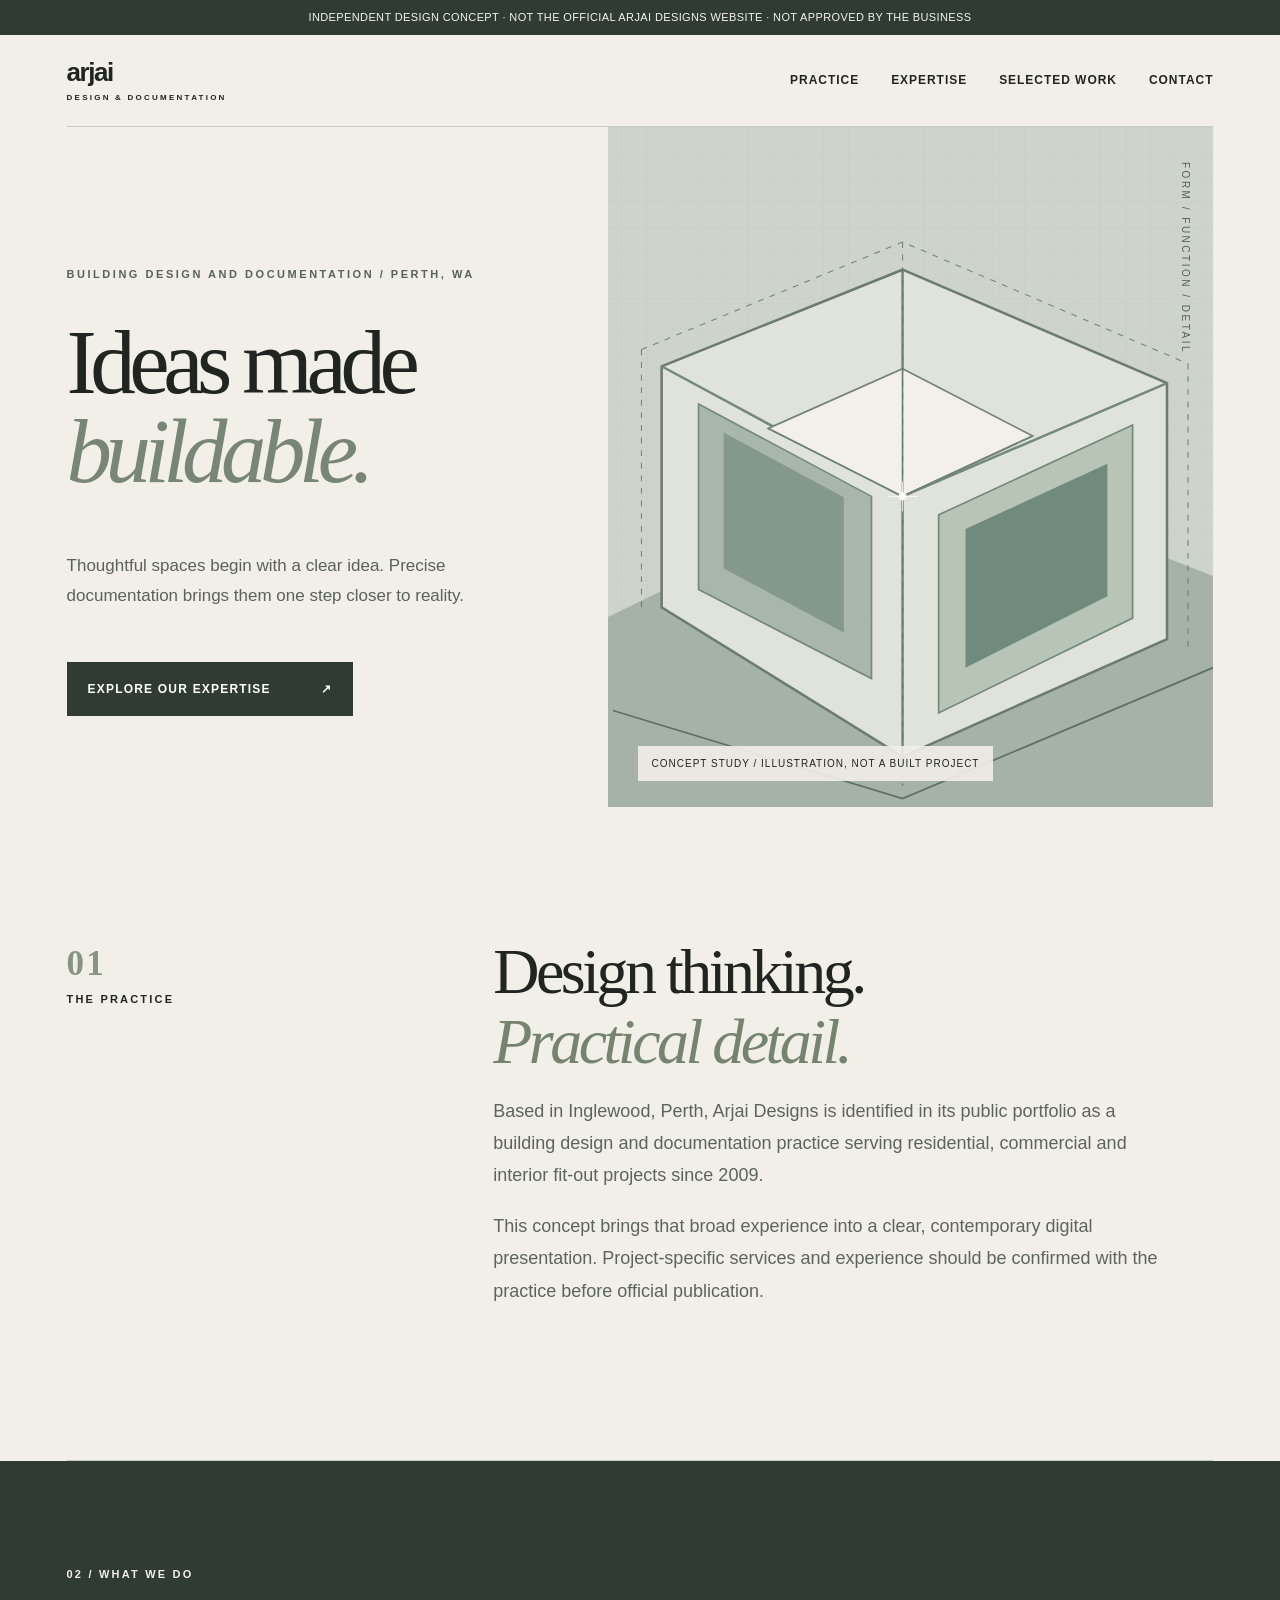
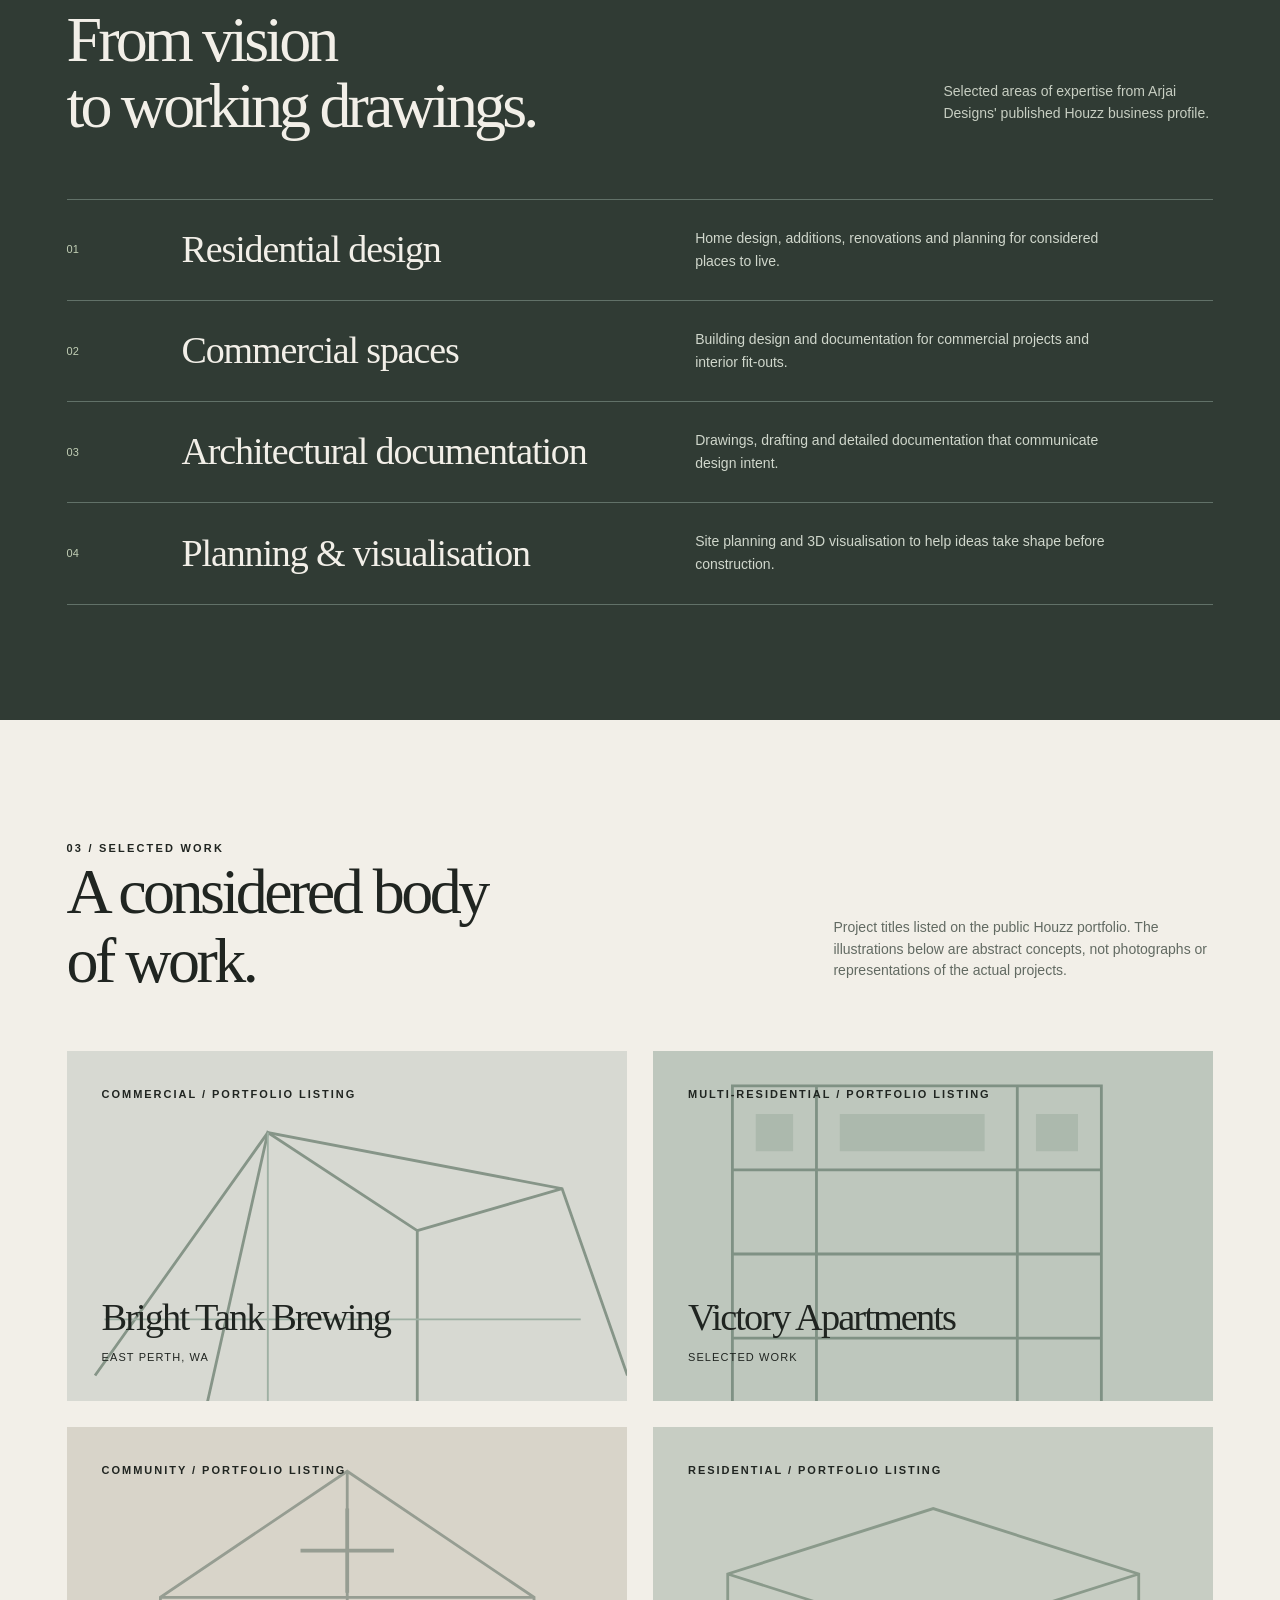
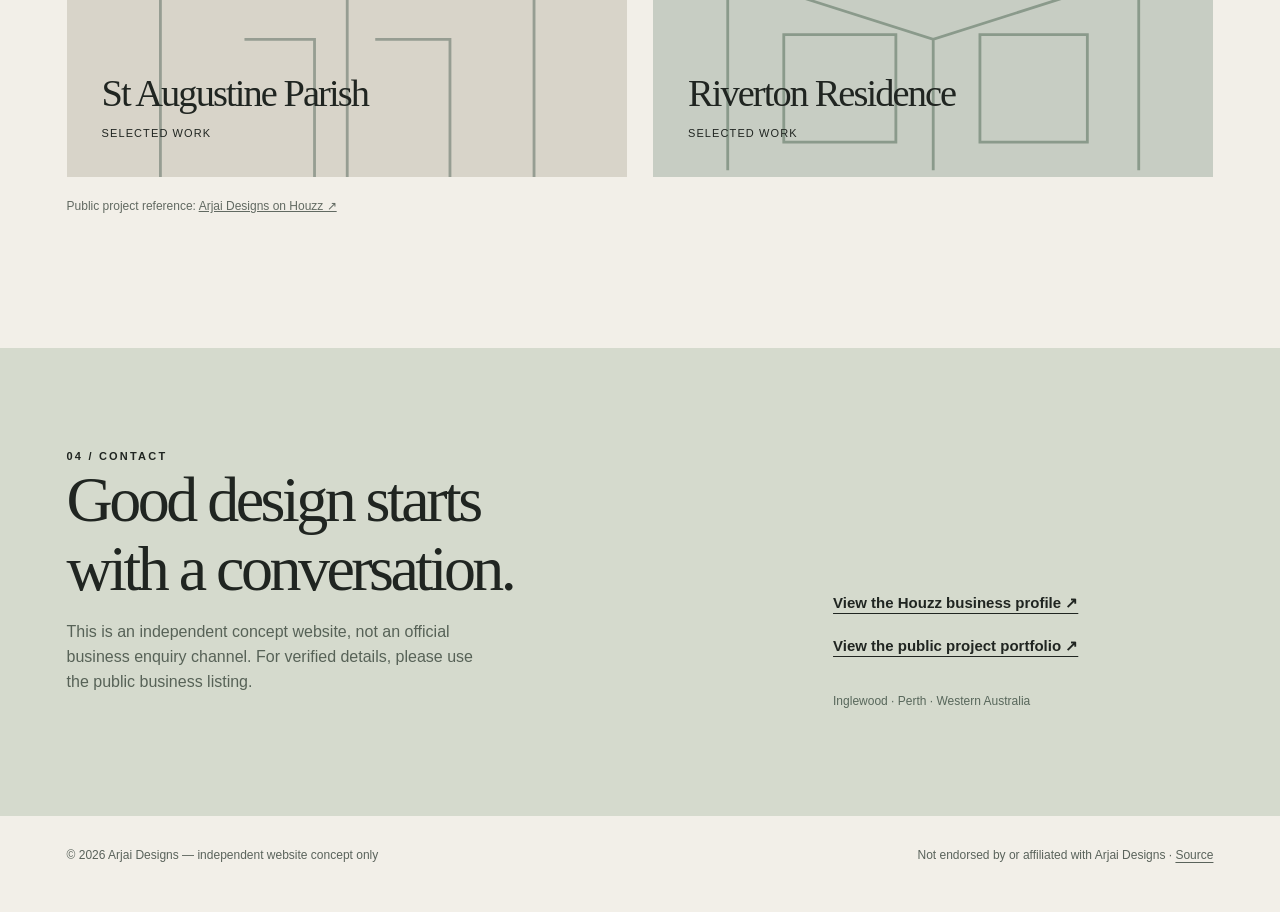
==== arjai-demo/index.html @ c51bd4c4 "Add independent Arjai Designs brochure website concept" ====
<!doctype html>
<html lang="en"><head>
<meta charset="utf-8"><meta name="viewport" content="width=device-width,initial-scale=1">
<meta name="theme-color" content="#efece5"><meta name="robots" content="noindex,nofollow">
<meta name="description" content="An independent, unofficial website concept for Arjai Designs, a Perth building design and documentation practice.">
<title>Arjai Designs — Building design & documentation | Unofficial concept</title>
<style>
:root{--ink:#202521;--paper:#f2efe8;--sage:#b5bfac;--dark:#303b34;--soft:#dbded5;--accent:#8d9a7e;--line:#c8cbc3;--muted:#626a62}*{box-sizing:border-box}html{scroll-behavior:smooth}body{margin:0;background:var(--paper);color:var(--ink);font:16px/1.55 Arial,Helvetica,sans-serif;-webkit-font-smoothing:antialiased}a{color:inherit}a:focus-visible,button:focus-visible{outline:3px solid #486c5c;outline-offset:4px}svg{display:block;max-width:100%}.shell{max-width:1540px;margin:auto;padding:0 clamp(22px,5.2vw,88px)}.notice{background:var(--dark);color:#f5f4ef;font-size:11px;text-align:center;padding:9px 20px;letter-spacing:.035em}.nav{height:92px;display:flex;align-items:center;justify-content:space-between;border-bottom:1px solid var(--line);gap:22px}.logo{text-decoration:none;font-size:26px;font-weight:800;letter-spacing:-.055em;line-height:1}.logo span{display:block;font-size:8px;letter-spacing:.28em;font-weight:700;margin-top:9px}.navlinks{display:flex;align-items:center;gap:clamp(18px,2.5vw,41px)}.navlinks a{text-decoration:none;font-size:12px;font-weight:700;letter-spacing:.08em;text-transform:uppercase}.navlinks a:hover{color:#52705e}.menu{display:none;border:1px solid var(--line);background:transparent;padding:10px 15px;font-weight:700}.hero{display:grid;grid-template-columns:1fr 1.12fr;min-height:680px;gap:0}.hero-copy{padding:clamp(72px,10vw,145px) 6% 80px 0;display:flex;flex-direction:column;align-items:start;justify-content:center}.eyebrow{font-size:11px;text-transform:uppercase;letter-spacing:.23em;font-weight:800;color:#576454}.hero h1{font-family:Georgia,'Times New Roman',serif;font-size:clamp(64px,7.1vw,117px);line-height:.98;letter-spacing:-.071em;font-weight:400;margin:35px 0 38px}.hero h1 em{font-weight:400;color:#788676}.lede{max-width:415px;font-size:17px;line-height:1.78;color:#5a6259}.button{margin-top:33px;display:inline-flex;align-items:center;justify-content:space-between;gap:50px;background:var(--dark);color:#fff;text-decoration:none;padding:18px 21px;font-size:12px;font-weight:bold;text-transform:uppercase;letter-spacing:.1em;transition:background .2s}.button:hover{background:#536a5b}.hero-art{position:relative;overflow:hidden;background:#ced4c9;min-height:540px;display:flex;align-items:center;justify-content:center}.hero-art svg{width:100%;height:100%;position:absolute;inset:0}.art-label{position:absolute;bottom:26px;left:30px;background:rgba(242,239,232,.9);padding:10px 14px;font-size:10px;letter-spacing:.1em;text-transform:uppercase}.vertical{position:absolute;right:20px;top:35px;writing-mode:vertical-rl;text-transform:uppercase;letter-spacing:.25em;font-size:10px;color:#536353}.number{font-family:Georgia,serif;color:#879483;font-size:35px}.intro{padding:130px 0 135px;display:grid;grid-template-columns:.65fr 1.35fr;gap:80px;border-bottom:1px solid var(--line)}.section-kicker{font-size:11px;letter-spacing:.2em;text-transform:uppercase;font-weight:bold}.intro h2,.work h2,.contact h2{font-family:Georgia,'Times New Roman',serif;font-weight:400;letter-spacing:-.055em;line-height:1.09;font-size:clamp(42px,5vw,78px);margin:0}.intro h2 em{color:#74846e}.intro p{max-width:680px;color:#5c655c;font-size:18px;line-height:1.8}.services{background:var(--dark);color:var(--paper);padding:105px 0 115px}.services-head{display:flex;justify-content:space-between;align-items:end;gap:30px;margin-bottom:60px}.services-head h2{font:400 clamp(46px,5vw,76px)/1.03 Georgia,serif;letter-spacing:-.06em;max-width:660px;margin:24px 0 0}.services-head p{max-width:270px;color:#c7cec2;font-size:14px}.service{display:grid;grid-template-columns:95px 1fr 1.05fr;gap:20px;padding:27px 0;border-top:1px solid #617168;align-items:center}.service:last-child{border-bottom:1px solid #617168}.service .n{font-size:11px;color:#c2cfb6}.service h3{font:400 clamp(24px,3vw,38px)/1.1 Georgia,serif;letter-spacing:-.03em;margin:0}.service p{max-width:420px;color:#d0d7cc;font-size:14px;line-height:1.65;margin:0}.work{padding:120px 0}.work-head{display:flex;justify-content:space-between;align-items:end;gap:30px;margin-bottom:55px}.work-head p{max-width:380px;color:var(--muted);font-size:14px}.projects{display:grid;grid-template-columns:1fr 1fr;gap:26px}.project{position:relative;min-height:350px;background:#d7d9d2;overflow:hidden;padding:35px;display:flex;flex-direction:column;justify-content:space-between}.project:nth-child(2){background:#bec7bd}.project:nth-child(3){background:#d8d4c9}.project:nth-child(4){background:#c7cdc3}.project svg{position:absolute;width:100%;height:100%;left:0;top:0;opacity:.65}.project span,.project div{position:relative;z-index:1}.project span{font-size:11px;letter-spacing:.18em;font-weight:bold;text-transform:uppercase}.project h3{font:400 clamp(29px,3vw,47px)/1.05 Georgia,serif;letter-spacing:-.05em;margin:0}.project small{display:block;font-size:11px;letter-spacing:.1em;text-transform:uppercase;margin-top:12px}.project-foot{margin-top:20px;color:var(--muted);font-size:12px}.contact{background:#d5dacd;padding:100px 0 105px}.contact-grid{display:grid;grid-template-columns:1.3fr .7fr;gap:60px;align-items:end}.contact h2{max-width:710px}.contact p{max-width:420px;color:#576257}.contact a:not(.button){font-weight:bold;text-underline-offset:5px}.links{display:flex;flex-direction:column;gap:19px}.links a{font-size:15px}.footer{padding:30px 0 48px;display:flex;justify-content:space-between;gap:20px;font-size:12px;color:#5a635b}.footer a{text-underline-offset:3px}@media(max-width:850px){.hero{grid-template-columns:1fr}.hero-copy{padding:85px 0 65px}.hero-art{min-height:460px}.intro{grid-template-columns:1fr;gap:25px;padding:90px 0}.service{grid-template-columns:45px 1fr}.service p{grid-column:2}.services-head,.work-head{display:block}.projects{gap:14px}.project{min-height:290px}.contact-grid{grid-template-columns:1fr}}@media(max-width:560px){.nav{height:74px}.logo{font-size:23px}.navlinks{display:none;position:absolute;top:108px;left:0;right:0;padding:25px;background:var(--paper);z-index:9;border-bottom:1px solid var(--line);flex-direction:column;align-items:start;gap:20px}.navlinks.open{display:flex}.menu{display:block}.hero h1{font-size:clamp(58px,14vw,81px)}.hero-art{min-height:340px}.art-label{bottom:15px;left:15px;font-size:9px}.intro,.work{padding:78px 0}.services{padding:75px 0}.projects{grid-template-columns:1fr}.project{min-height:285px}.contact{padding:75px 0}.footer{flex-direction:column}.service{gap:10px}}@media(prefers-reduced-motion:reduce){html{scroll-behavior:auto}.button{transition:none}}
</style></head><body>
<div class="notice">INDEPENDENT DESIGN CONCEPT · NOT THE OFFICIAL ARJAI DESIGNS WEBSITE · NOT APPROVED BY THE BUSINESS</div>
<div class="shell"><header class="nav"><a href="#top" class="logo" aria-label="Arjai Designs, home">arjai<span>DESIGN & DOCUMENTATION</span></a><button type="button" class="menu" id="menu" aria-expanded="false" aria-controls="navlinks">Menu ☰</button><nav class="navlinks" id="navlinks" aria-label="Primary navigation"><a href="#about">Practice</a><a href="#services">Expertise</a><a href="#work">Selected work</a><a href="#contact">Contact</a></nav></header>
<main id="top"><section class="hero" aria-labelledby="heroheading"><div class="hero-copy"><div class="eyebrow">Building design and documentation / Perth, WA</div><h1 id="heroheading">Ideas made<br><em>buildable.</em></h1><p class="lede">Thoughtful spaces begin with a clear idea. Precise documentation brings them one step closer to reality.</p><a class="button" href="#services">Explore our expertise <span aria-hidden="true">↗</span></a></div>
<div class="hero-art" role="img" aria-label="Conceptual architectural drawing of a contemporary building with an inner courtyard">
<svg viewBox="0 0 750 810" preserveAspectRatio="xMidYMid slice" xmlns="http://www.w3.org/2000/svg" aria-hidden="true"><defs><pattern id="g" width="30" height="30" patternUnits="userSpaceOnUse"><path d="M30 0H0V30" fill="none" stroke="#85948a" stroke-opacity=".13"/></pattern></defs><rect width="750" height="810" fill="url(#g)"/><path d="M-60 620L390 400L850 580V850H-60Z" fill="#a6b2a6"/><path d="M78 572V285L365 170L680 305V610L365 750Z" fill="#e0e3d9" stroke="#6b7b70" stroke-width="3"/><path d="M365 170V750M78 285L365 440L680 305M365 440V750" stroke="#75897a" stroke-width="3" fill="none"/><path d="M122 330L328 440V657L122 551Z" fill="#a9b7aa" stroke="#75897a" stroke-width="2"/><path d="M408 462L639 355V585L408 698Z" fill="#b7c4b6" stroke="#75897a" stroke-width="2"/><path d="M152 364L295 441V602L152 526Z" fill="#84988b"/><path d="M440 479L609 401V559L440 644Z" fill="#718a7e"/><path d="M365 440L520 368L365 288L205 359Z" fill="#f2f0e8" stroke="#728474" stroke-width="2"/><path d="M365 288V440M205 359L365 440L520 368" stroke="#728474" stroke-width="2" fill="none"/><path d="M54 265L365 137L705 282M54 265V578M705 282V621M365 137V785" stroke="#5c7566" stroke-width="1.3" stroke-dasharray="7 8" fill="none" opacity=".8"/><path d="M20 695L365 800L735 644" stroke="#5d7162" stroke-width="2" fill="none"/><circle cx="365" cy="440" r="5" fill="#f7f8ed"/><path d="M365 422V458M347 440H383" stroke="#fff" stroke-width="1"/></svg><span class="vertical">FORM / FUNCTION / DETAIL</span><span class="art-label">Concept study / Illustration, not a built project</span></div></section>
<section class="intro" id="about"><div class="section-kicker"><span class="number">01</span><br>THE PRACTICE</div><div><h2>Design thinking.<br><em>Practical detail.</em></h2><p>Based in Inglewood, Perth, Arjai Designs is identified in its public portfolio as a building design and documentation practice serving residential, commercial and interior fit-out projects since 2009.</p><p>This concept brings that broad experience into a clear, contemporary digital presentation. Project-specific services and experience should be confirmed with the practice before official publication.</p></div></section></main></div>
<section class="services" id="services"><div class="shell"><div class="services-head"><div><div class="section-kicker">02 / WHAT WE DO</div><h2>From vision<br>to working drawings.</h2></div><p>Selected areas of expertise from Arjai Designs' published Houzz business profile.</p></div><div class="service"><div class="n">01</div><h3>Residential design</h3><p>Home design, additions, renovations and planning for considered places to live.</p></div><div class="service"><div class="n">02</div><h3>Commercial spaces</h3><p>Building design and documentation for commercial projects and interior fit-outs.</p></div><div class="service"><div class="n">03</div><h3>Architectural documentation</h3><p>Drawings, drafting and detailed documentation that communicate design intent.</p></div><div class="service"><div class="n">04</div><h3>Planning & visualisation</h3><p>Site planning and 3D visualisation to help ideas take shape before construction.</p></div></div></section>
<div class="shell"><section class="work" id="work"><div class="work-head"><div><div class="section-kicker">03 / SELECTED WORK</div><h2>A considered body<br>of work.</h2></div><p>Project titles listed on the public Houzz portfolio. The illustrations below are abstract concepts, not photographs or representations of the actual projects.</p></div><div class="projects">
<article class="project"><svg viewBox="0 0 600 380" preserveAspectRatio="xMidYMid slice" aria-hidden="true"><path d="M30 350L215 90L530 150L600 350" fill="none" stroke="#5b7161" stroke-width="3"/><path d="M150 380L215 90L375 195V380M375 195L530 150" fill="none" stroke="#5b7161" stroke-width="3"/><path d="M215 90V380M40 290H550" fill="none" stroke="#809b8b" stroke-width="2"/></svg><span>Commercial / Portfolio listing</span><div><h3>Bright Tank Brewing</h3><small>East Perth, WA</small></div></article>
<article class="project"><svg viewBox="0 0 600 380" preserveAspectRatio="xMidYMid slice" aria-hidden="true"><path d="M85 380V40H480V380M175 40V380M390 40V380M85 130H480M85 220H480M85 310H480" stroke="#5e7567" stroke-width="3" fill="none"/><path d="M110 70H150V110H110ZM200 70H355V110H200ZM410 70H455V110H410Z" fill="#91a597" opacity=".6"/></svg><span>Multi-residential / Portfolio listing</span><div><h3>Victory Apartments</h3><small>Selected work</small></div></article>
<article class="project"><svg viewBox="0 0 600 380" preserveAspectRatio="xMidYMid slice" aria-hidden="true"><path d="M100 380V185L300 50L500 185V380M100 185H500M300 50V380M190 230H265V380M330 230H410V380" stroke="#738075" stroke-width="3" fill="none"/><path d="M250 135H350M300 90V180" stroke="#738075" stroke-width="4"/></svg><span>Community / Portfolio listing</span><div><h3>St Augustine Parish</h3><small>Selected work</small></div></article>
<article class="project"><svg viewBox="0 0 600 380" preserveAspectRatio="xMidYMid slice" aria-hidden="true"><path d="M80 370V160L300 90L520 160V370M80 160L300 230L520 160M300 230V370M140 225H260V340H140ZM350 225H465V340H350Z" stroke="#6b7f6e" stroke-width="3" fill="none"/></svg><span>Residential / Portfolio listing</span><div><h3>Riverton Residence</h3><small>Selected work</small></div></article></div><p class="project-foot">Public project reference: <a href="https://www.houzz.com.au/professionals/building-designers/rudy-perone-pfvwau-pf~2081341781" target="_blank" rel="noopener noreferrer">Arjai Designs on Houzz ↗</a></p></section></div>
<section class="contact" id="contact"><div class="shell contact-grid"><div><div class="section-kicker">04 / CONTACT</div><h2>Good design starts<br>with a conversation.</h2><p>This is an independent concept website, not an official business enquiry channel. For verified details, please use the public business listing.</p></div><div class="links"><a href="https://www.houzz.com.au/professionals/building-designers/rudy-perone-pfvwau-pf~2081341781" target="_blank" rel="noopener noreferrer">View the Houzz business profile ↗</a><a href="https://www.houzz.com.au/pro/arjaidesigns" target="_blank" rel="noopener noreferrer">View the public project portfolio ↗</a><div style="font-size:12px;color:#58675b;margin-top:16px">Inglewood · Perth · Western Australia</div></div></div></section>
<div class="shell"><footer class="footer"><span>© 2026 Arjai Designs — independent website concept only</span><span>Not endorsed by or affiliated with Arjai Designs · <a href="https://www.houzz.com.au/professionals/building-designers/rudy-perone-pfvwau-pf~2081341781">Source</a></span></footer></div>
<script>const b=document.getElementById('menu'),n=document.getElementById('navlinks');b.addEventListener('click',()=>{const open=n.classList.toggle('open');b.setAttribute('aria-expanded',String(open));b.textContent=open?'Close ×':'Menu ☰'});n.querySelectorAll('a').forEach(a=>a.addEventListener('click',()=>{n.classList.remove('open');b.setAttribute('aria-expanded','false');b.textContent='Menu ☰'}));</script>
</body></html>
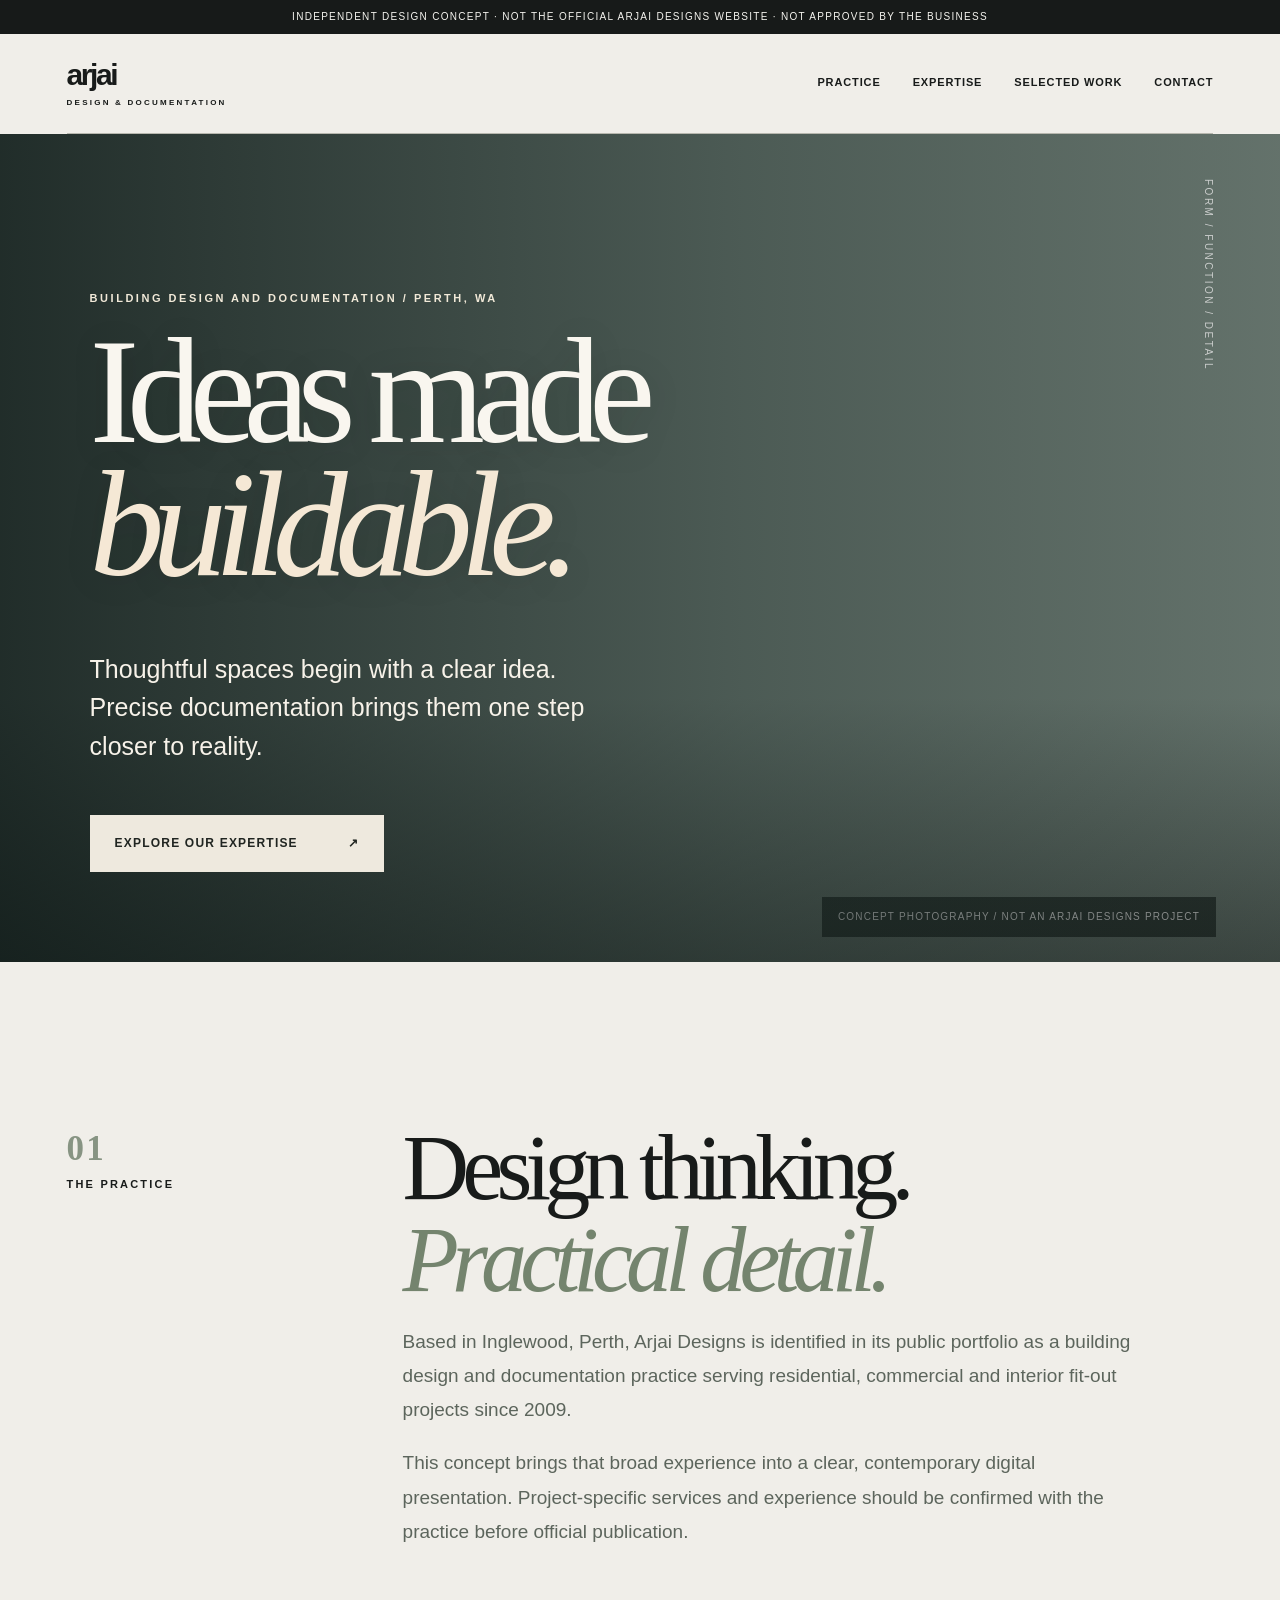
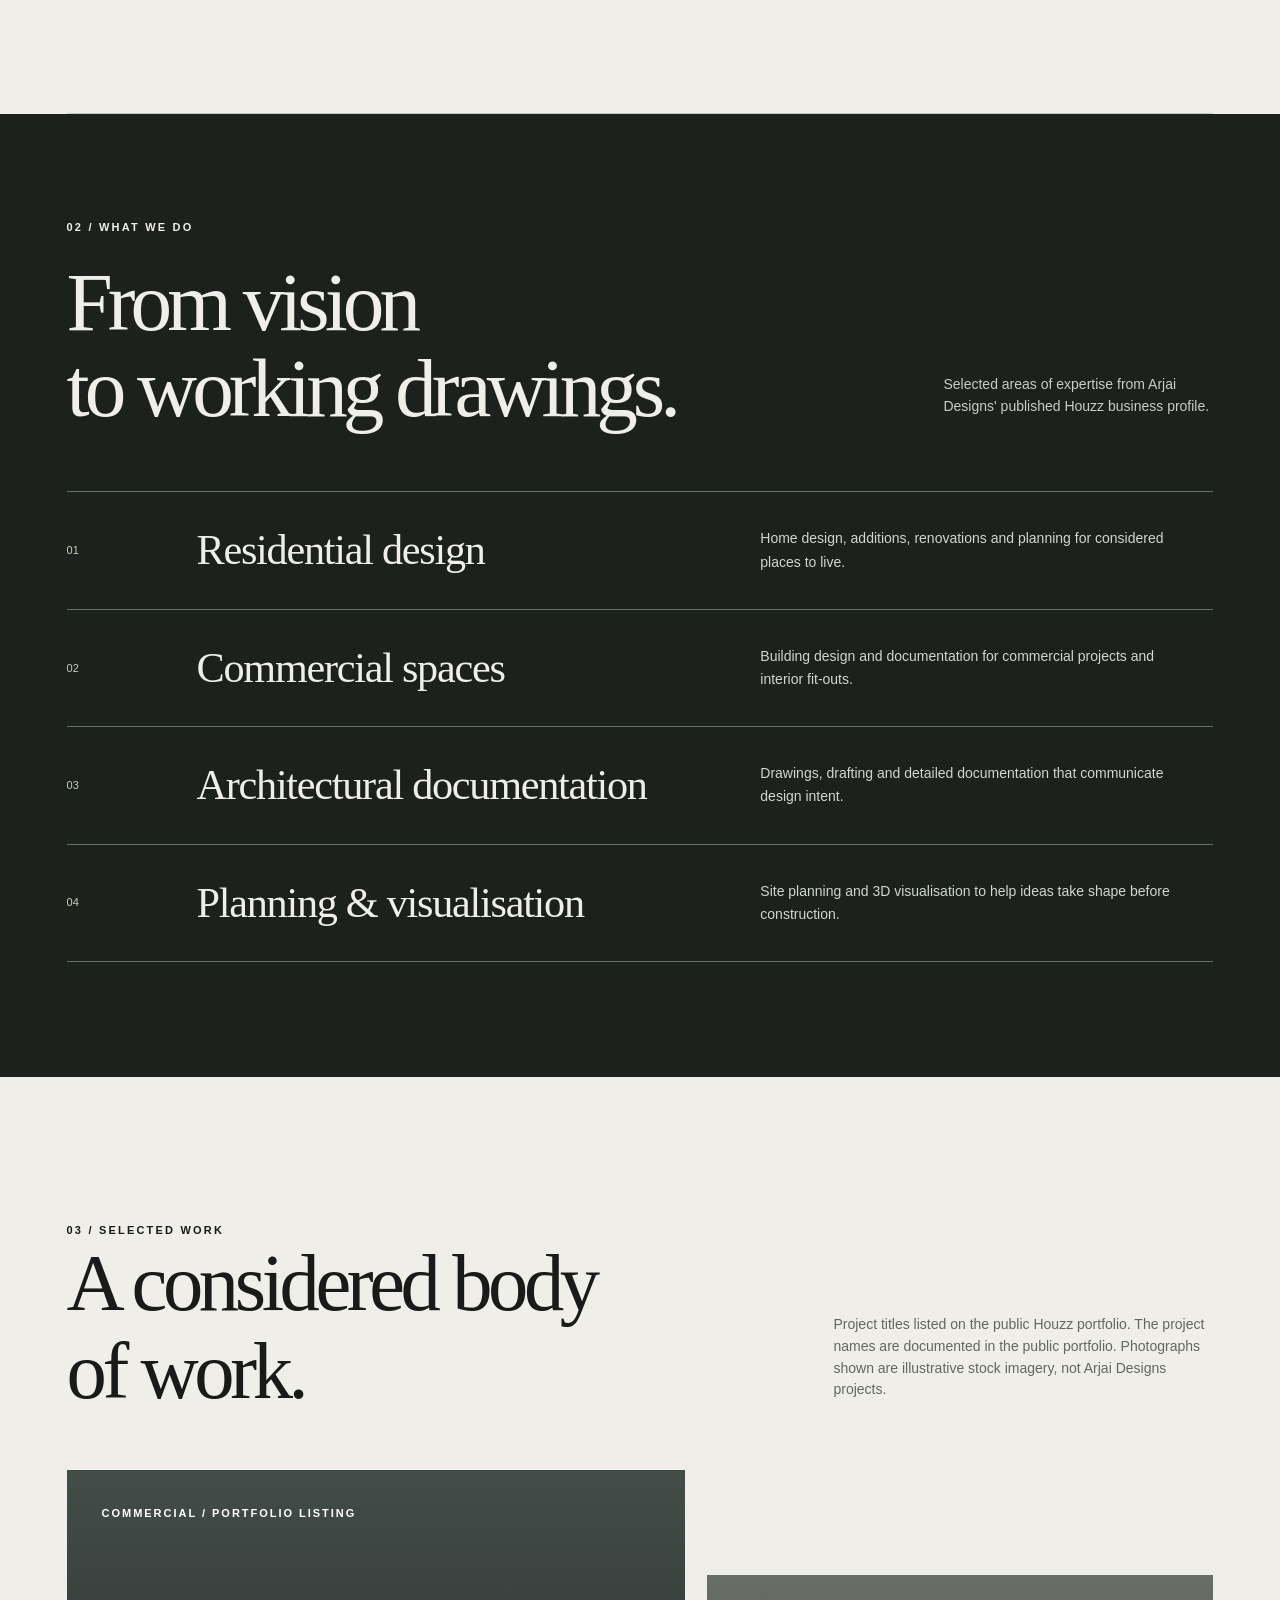
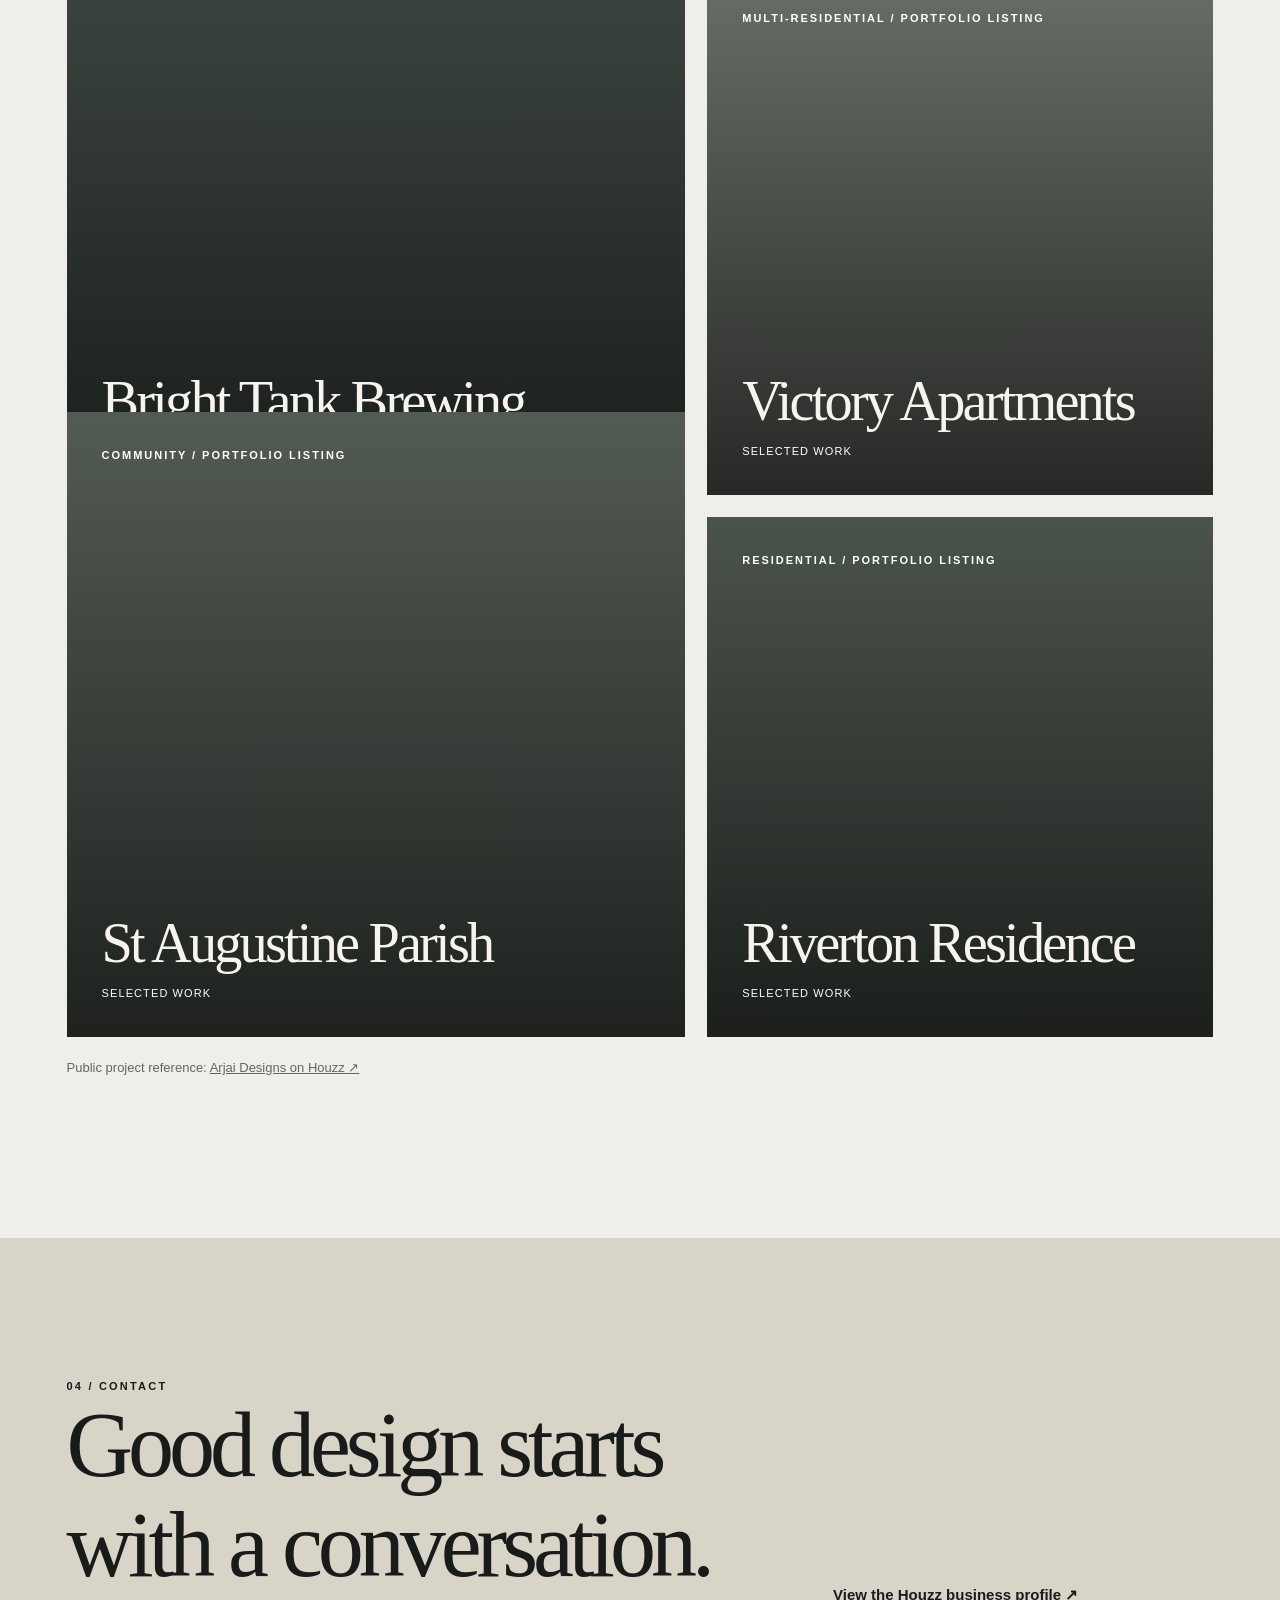
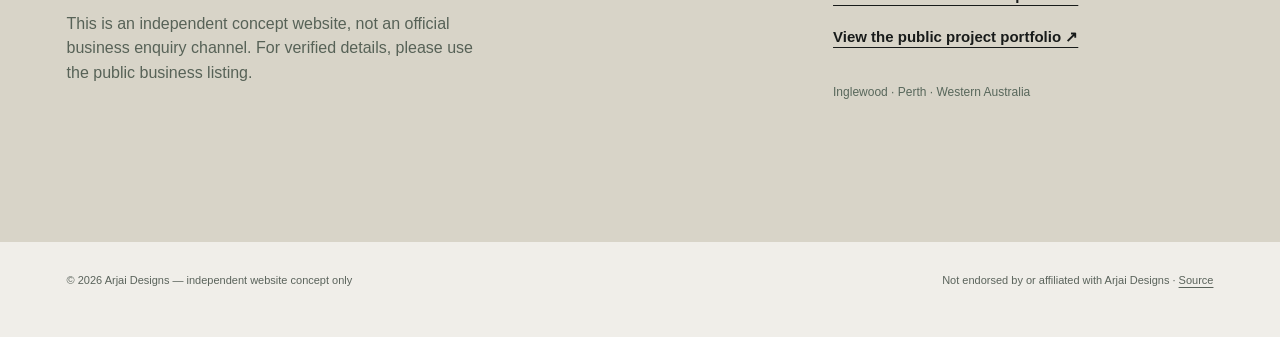
==== commit 1402c232: "Elevate Arjai Designs concept with cinematic architectural photography and editorial layout" ====
--- a/arjai-demo/index.html
+++ b/arjai-demo/index.html
@@ -6,15 +6,65 @@
 <title>Arjai Designs — Building design & documentation | Unofficial concept</title>
 <style>
 :root{--ink:#202521;--paper:#f2efe8;--sage:#b5bfac;--dark:#303b34;--soft:#dbded5;--accent:#8d9a7e;--line:#c8cbc3;--muted:#626a62}*{box-sizing:border-box}html{scroll-behavior:smooth}body{margin:0;background:var(--paper);color:var(--ink);font:16px/1.55 Arial,Helvetica,sans-serif;-webkit-font-smoothing:antialiased}a{color:inherit}a:focus-visible,button:focus-visible{outline:3px solid #486c5c;outline-offset:4px}svg{display:block;max-width:100%}.shell{max-width:1540px;margin:auto;padding:0 clamp(22px,5.2vw,88px)}.notice{background:var(--dark);color:#f5f4ef;font-size:11px;text-align:center;padding:9px 20px;letter-spacing:.035em}.nav{height:92px;display:flex;align-items:center;justify-content:space-between;border-bottom:1px solid var(--line);gap:22px}.logo{text-decoration:none;font-size:26px;font-weight:800;letter-spacing:-.055em;line-height:1}.logo span{display:block;font-size:8px;letter-spacing:.28em;font-weight:700;margin-top:9px}.navlinks{display:flex;align-items:center;gap:clamp(18px,2.5vw,41px)}.navlinks a{text-decoration:none;font-size:12px;font-weight:700;letter-spacing:.08em;text-transform:uppercase}.navlinks a:hover{color:#52705e}.menu{display:none;border:1px solid var(--line);background:transparent;padding:10px 15px;font-weight:700}.hero{display:grid;grid-template-columns:1fr 1.12fr;min-height:680px;gap:0}.hero-copy{padding:clamp(72px,10vw,145px) 6% 80px 0;display:flex;flex-direction:column;align-items:start;justify-content:center}.eyebrow{font-size:11px;text-transform:uppercase;letter-spacing:.23em;font-weight:800;color:#576454}.hero h1{font-family:Georgia,'Times New Roman',serif;font-size:clamp(64px,7.1vw,117px);line-height:.98;letter-spacing:-.071em;font-weight:400;margin:35px 0 38px}.hero h1 em{font-weight:400;color:#788676}.lede{max-width:415px;font-size:17px;line-height:1.78;color:#5a6259}.button{margin-top:33px;display:inline-flex;align-items:center;justify-content:space-between;gap:50px;background:var(--dark);color:#fff;text-decoration:none;padding:18px 21px;font-size:12px;font-weight:bold;text-transform:uppercase;letter-spacing:.1em;transition:background .2s}.button:hover{background:#536a5b}.hero-art{position:relative;overflow:hidden;background:#ced4c9;min-height:540px;display:flex;align-items:center;justify-content:center}.hero-art svg{width:100%;height:100%;position:absolute;inset:0}.art-label{position:absolute;bottom:26px;left:30px;background:rgba(242,239,232,.9);padding:10px 14px;font-size:10px;letter-spacing:.1em;text-transform:uppercase}.vertical{position:absolute;right:20px;top:35px;writing-mode:vertical-rl;text-transform:uppercase;letter-spacing:.25em;font-size:10px;color:#536353}.number{font-family:Georgia,serif;color:#879483;font-size:35px}.intro{padding:130px 0 135px;display:grid;grid-template-columns:.65fr 1.35fr;gap:80px;border-bottom:1px solid var(--line)}.section-kicker{font-size:11px;letter-spacing:.2em;text-transform:uppercase;font-weight:bold}.intro h2,.work h2,.contact h2{font-family:Georgia,'Times New Roman',serif;font-weight:400;letter-spacing:-.055em;line-height:1.09;font-size:clamp(42px,5vw,78px);margin:0}.intro h2 em{color:#74846e}.intro p{max-width:680px;color:#5c655c;font-size:18px;line-height:1.8}.services{background:var(--dark);color:var(--paper);padding:105px 0 115px}.services-head{display:flex;justify-content:space-between;align-items:end;gap:30px;margin-bottom:60px}.services-head h2{font:400 clamp(46px,5vw,76px)/1.03 Georgia,serif;letter-spacing:-.06em;max-width:660px;margin:24px 0 0}.services-head p{max-width:270px;color:#c7cec2;font-size:14px}.service{display:grid;grid-template-columns:95px 1fr 1.05fr;gap:20px;padding:27px 0;border-top:1px solid #617168;align-items:center}.service:last-child{border-bottom:1px solid #617168}.service .n{font-size:11px;color:#c2cfb6}.service h3{font:400 clamp(24px,3vw,38px)/1.1 Georgia,serif;letter-spacing:-.03em;margin:0}.service p{max-width:420px;color:#d0d7cc;font-size:14px;line-height:1.65;margin:0}.work{padding:120px 0}.work-head{display:flex;justify-content:space-between;align-items:end;gap:30px;margin-bottom:55px}.work-head p{max-width:380px;color:var(--muted);font-size:14px}.projects{display:grid;grid-template-columns:1fr 1fr;gap:26px}.project{position:relative;min-height:350px;background:#d7d9d2;overflow:hidden;padding:35px;display:flex;flex-direction:column;justify-content:space-between}.project:nth-child(2){background:#bec7bd}.project:nth-child(3){background:#d8d4c9}.project:nth-child(4){background:#c7cdc3}.project svg{position:absolute;width:100%;height:100%;left:0;top:0;opacity:.65}.project span,.project div{position:relative;z-index:1}.project span{font-size:11px;letter-spacing:.18em;font-weight:bold;text-transform:uppercase}.project h3{font:400 clamp(29px,3vw,47px)/1.05 Georgia,serif;letter-spacing:-.05em;margin:0}.project small{display:block;font-size:11px;letter-spacing:.1em;text-transform:uppercase;margin-top:12px}.project-foot{margin-top:20px;color:var(--muted);font-size:12px}.contact{background:#d5dacd;padding:100px 0 105px}.contact-grid{display:grid;grid-template-columns:1.3fr .7fr;gap:60px;align-items:end}.contact h2{max-width:710px}.contact p{max-width:420px;color:#576257}.contact a:not(.button){font-weight:bold;text-underline-offset:5px}.links{display:flex;flex-direction:column;gap:19px}.links a{font-size:15px}.footer{padding:30px 0 48px;display:flex;justify-content:space-between;gap:20px;font-size:12px;color:#5a635b}.footer a{text-underline-offset:3px}@media(max-width:850px){.hero{grid-template-columns:1fr}.hero-copy{padding:85px 0 65px}.hero-art{min-height:460px}.intro{grid-template-columns:1fr;gap:25px;padding:90px 0}.service{grid-template-columns:45px 1fr}.service p{grid-column:2}.services-head,.work-head{display:block}.projects{gap:14px}.project{min-height:290px}.contact-grid{grid-template-columns:1fr}}@media(max-width:560px){.nav{height:74px}.logo{font-size:23px}.navlinks{display:none;position:absolute;top:108px;left:0;right:0;padding:25px;background:var(--paper);z-index:9;border-bottom:1px solid var(--line);flex-direction:column;align-items:start;gap:20px}.navlinks.open{display:flex}.menu{display:block}.hero h1{font-size:clamp(58px,14vw,81px)}.hero-art{min-height:340px}.art-label{bottom:15px;left:15px;font-size:9px}.intro,.work{padding:78px 0}.services{padding:75px 0}.projects{grid-template-columns:1fr}.project{min-height:285px}.contact{padding:75px 0}.footer{flex-direction:column}.service{gap:10px}}@media(prefers-reduced-motion:reduce){html{scroll-behavior:auto}.button{transition:none}}
+</style>
+<style id="creative-direction-v2">
+:root{--ink:#181b1a;--paper:#f0eee9;--dark:#181c1b;--sage:#e6dcc9;--muted:#646663}
+body{background:var(--paper)}
+.notice{position:relative;z-index:20;background:#171a19;font-size:10px;letter-spacing:.13em}
+.shell{max-width:1700px}
+.nav{position:relative;z-index:12;border-bottom-color:#b7b7ae;height:100px}
+.logo{font-size:30px;letter-spacing:-.08em}
+.navlinks a{font-size:11px}
+.hero{position:relative;display:block;min-height:min(860px,92svh);height:clamp(680px,88svh,930px);margin:0 calc(-1 * clamp(22px,5.2vw,88px));background:#343c39;overflow:hidden;color:#f9f6ef;isolation:isolate}
+.hero:before{content:"";position:absolute;inset:0;z-index:-1;background:linear-gradient(90deg,rgba(11,22,20,.78) 0%,rgba(19,32,29,.38) 58%,rgba(17,20,19,.12) 100%),linear-gradient(0deg,rgba(13,19,17,.48),transparent 32%)}
+.hero-art{position:absolute;inset:0;width:100%;height:100%;min-height:0;background:#6f7f77 url('https://images.unsplash.com/photo-1600585154340-be6161a56a0c?auto=format&fit=crop&w=2200&q=85') center 55%/cover no-repeat;z-index:-2;display:block}
+.hero-art svg{display:none}
+.hero-art .vertical{right:clamp(26px,5vw,85px);top:45px;color:#fff;opacity:.87}
+.hero-art .art-label{bottom:25px;left:auto;right:clamp(26px,5vw,85px);background:rgba(20,30,27,.68);color:#fff;font-size:10px;letter-spacing:.12em;padding:12px 16px}
+.hero-copy{position:relative;z-index:2;height:100%;justify-content:end;padding:100px clamp(35px,7vw,125px) clamp(84px,10vh,140px);max-width:1180px}
+.hero h1{font-size:clamp(82px,11.7vw,190px);letter-spacing:-.083em;line-height:.89;margin:18px 0 33px;text-shadow:0 4px 35px #171d1a1f}
+.hero h1 em{color:#f5e8d5;font-style:italic}
+.hero .eyebrow{color:#f1e9d8}
+.lede{max-width:520px;color:#f7f2e9;font-size:clamp(18px,2vw,25px);line-height:1.55}
+.hero .button{background:#eee9de;color:#202521;border:1px solid #eee9de;margin-top:24px;padding:18px 24px;min-width:280px}
+.hero .button:hover{background:transparent;color:#fff}
+.intro{padding:160px 0 145px;grid-template-columns:.48fr 1.52fr}
+.intro h2{font-size:clamp(58px,7.2vw,120px);letter-spacing:-.074em;line-height:1}
+.intro p{font-size:19px;max-width:730px}
+.services{background:#1c211e}
+.services-head h2{font-size:clamp(60px,6.5vw,112px)}
+.service{padding:35px 0;grid-template-columns:110px 1.2fr 1fr}
+.service h3{font-size:clamp(30px,3.3vw,51px)}
+.work{padding:145px 0}
+.work h2{font-size:clamp(58px,6.3vw,104px)}
+.projects{grid-template-columns:1.1fr .9fr;gap:22px}
+.project{min-height:520px;color:#f7f4ed;background:#39413c!important;isolation:isolate}
+.project:nth-child(2){margin-top:105px}
+.project:nth-child(3){margin-top:-105px}
+.project:before{content:"";position:absolute;inset:0;z-index:-1;background:linear-gradient(180deg,rgba(0,0,0,.10),rgba(0,0,0,.67))}
+.project:nth-child(1){background:#4a5550 url('https://images.unsplash.com/photo-1600607687939-ce8a6c25118c?auto=format&fit=crop&w=1400&q=82') center/cover no-repeat!important}
+.project:nth-child(2){background:#747b72 url('https://images.unsplash.com/photo-1600607687920-4e2a09cf159d?auto=format&fit=crop&w=1300&q=82') center/cover no-repeat!important}
+.project:nth-child(3){background:#5c665d url('https://images.unsplash.com/photo-1600566753086-00f18fb6b3ea?auto=format&fit=crop&w=1400&q=82') center/cover no-repeat!important}
+.project:nth-child(4){background:#535d54 url('https://images.unsplash.com/photo-1600566753190-17f0baa2a6c3?auto=format&fit=crop&w=1400&q=82') center/cover no-repeat!important}
+.project svg{display:none}
+.project h3{font-size:clamp(40px,4.4vw,72px);max-width:510px}
+.project small{color:#fff}
+.project span{color:#fff}
+.project-foot{font-size:13px;line-height:1.75}
+.contact{background:#d8d4c8;padding:140px 0}
+.contact h2{font-size:clamp(60px,7.2vw,115px)}
+.footer{font-size:11px}
+@media(max-width:850px){.hero{margin:0 -22px;min-height:720px;height:82svh}.hero-copy{padding:80px 35px 90px;max-width:100%}.hero h1{font-size:clamp(72px,12vw,112px)}.hero-art{min-height:0}.intro{padding:105px 0}.services-head h2{font-size:clamp(52px,8vw,76px)}.projects{grid-template-columns:1fr 1fr}.project{min-height:380px}.project:nth-child(2){margin-top:50px}.project:nth-child(3){margin-top:-50px}.contact{padding:95px 0}}
+@media(max-width:560px){.nav{height:76px}.hero{height:740px;min-height:670px}.hero-copy{justify-content:center;padding:110px 25px 65px}.hero h1{font-size:clamp(71px,14vw,100px)}.hero-art{background-position:62% center}.hero:before{background:linear-gradient(90deg,rgba(11,22,20,.75),rgba(11,22,20,.3)),linear-gradient(0deg,rgba(11,22,20,.6),transparent 45%)}.hero-art .vertical{right:15px}.hero-art .art-label{bottom:14px;right:15px;font-size:8px}.lede{font-size:17px;max-width:335px}.intro{padding:82px 0}.intro h2{font-size:56px}.services{padding:85px 0}.work{padding:85px 0}.work h2{font-size:55px}.projects{grid-template-columns:1fr}.project,.project:nth-child(2),.project:nth-child(3){min-height:440px;margin-top:0}.project h3{font-size:46px}.contact{padding:85px 0}.contact h2{font-size:60px}.navlinks{top:108px}}
 </style></head><body>
 <div class="notice">INDEPENDENT DESIGN CONCEPT · NOT THE OFFICIAL ARJAI DESIGNS WEBSITE · NOT APPROVED BY THE BUSINESS</div>
 <div class="shell"><header class="nav"><a href="#top" class="logo" aria-label="Arjai Designs, home">arjai<span>DESIGN & DOCUMENTATION</span></a><button type="button" class="menu" id="menu" aria-expanded="false" aria-controls="navlinks">Menu ☰</button><nav class="navlinks" id="navlinks" aria-label="Primary navigation"><a href="#about">Practice</a><a href="#services">Expertise</a><a href="#work">Selected work</a><a href="#contact">Contact</a></nav></header>
 <main id="top"><section class="hero" aria-labelledby="heroheading"><div class="hero-copy"><div class="eyebrow">Building design and documentation / Perth, WA</div><h1 id="heroheading">Ideas made<br><em>buildable.</em></h1><p class="lede">Thoughtful spaces begin with a clear idea. Precise documentation brings them one step closer to reality.</p><a class="button" href="#services">Explore our expertise <span aria-hidden="true">↗</span></a></div>
 <div class="hero-art" role="img" aria-label="Conceptual architectural drawing of a contemporary building with an inner courtyard">
-<svg viewBox="0 0 750 810" preserveAspectRatio="xMidYMid slice" xmlns="http://www.w3.org/2000/svg" aria-hidden="true"><defs><pattern id="g" width="30" height="30" patternUnits="userSpaceOnUse"><path d="M30 0H0V30" fill="none" stroke="#85948a" stroke-opacity=".13"/></pattern></defs><rect width="750" height="810" fill="url(#g)"/><path d="M-60 620L390 400L850 580V850H-60Z" fill="#a6b2a6"/><path d="M78 572V285L365 170L680 305V610L365 750Z" fill="#e0e3d9" stroke="#6b7b70" stroke-width="3"/><path d="M365 170V750M78 285L365 440L680 305M365 440V750" stroke="#75897a" stroke-width="3" fill="none"/><path d="M122 330L328 440V657L122 551Z" fill="#a9b7aa" stroke="#75897a" stroke-width="2"/><path d="M408 462L639 355V585L408 698Z" fill="#b7c4b6" stroke="#75897a" stroke-width="2"/><path d="M152 364L295 441V602L152 526Z" fill="#84988b"/><path d="M440 479L609 401V559L440 644Z" fill="#718a7e"/><path d="M365 440L520 368L365 288L205 359Z" fill="#f2f0e8" stroke="#728474" stroke-width="2"/><path d="M365 288V440M205 359L365 440L520 368" stroke="#728474" stroke-width="2" fill="none"/><path d="M54 265L365 137L705 282M54 265V578M705 282V621M365 137V785" stroke="#5c7566" stroke-width="1.3" stroke-dasharray="7 8" fill="none" opacity=".8"/><path d="M20 695L365 800L735 644" stroke="#5d7162" stroke-width="2" fill="none"/><circle cx="365" cy="440" r="5" fill="#f7f8ed"/><path d="M365 422V458M347 440H383" stroke="#fff" stroke-width="1"/></svg><span class="vertical">FORM / FUNCTION / DETAIL</span><span class="art-label">Concept study / Illustration, not a built project</span></div></section>
+<svg viewBox="0 0 750 810" preserveAspectRatio="xMidYMid slice" xmlns="http://www.w3.org/2000/svg" aria-hidden="true"><defs><pattern id="g" width="30" height="30" patternUnits="userSpaceOnUse"><path d="M30 0H0V30" fill="none" stroke="#85948a" stroke-opacity=".13"/></pattern></defs><rect width="750" height="810" fill="url(#g)"/><path d="M-60 620L390 400L850 580V850H-60Z" fill="#a6b2a6"/><path d="M78 572V285L365 170L680 305V610L365 750Z" fill="#e0e3d9" stroke="#6b7b70" stroke-width="3"/><path d="M365 170V750M78 285L365 440L680 305M365 440V750" stroke="#75897a" stroke-width="3" fill="none"/><path d="M122 330L328 440V657L122 551Z" fill="#a9b7aa" stroke="#75897a" stroke-width="2"/><path d="M408 462L639 355V585L408 698Z" fill="#b7c4b6" stroke="#75897a" stroke-width="2"/><path d="M152 364L295 441V602L152 526Z" fill="#84988b"/><path d="M440 479L609 401V559L440 644Z" fill="#718a7e"/><path d="M365 440L520 368L365 288L205 359Z" fill="#f2f0e8" stroke="#728474" stroke-width="2"/><path d="M365 288V440M205 359L365 440L520 368" stroke="#728474" stroke-width="2" fill="none"/><path d="M54 265L365 137L705 282M54 265V578M705 282V621M365 137V785" stroke="#5c7566" stroke-width="1.3" stroke-dasharray="7 8" fill="none" opacity=".8"/><path d="M20 695L365 800L735 644" stroke="#5d7162" stroke-width="2" fill="none"/><circle cx="365" cy="440" r="5" fill="#f7f8ed"/><path d="M365 422V458M347 440H383" stroke="#fff" stroke-width="1"/></svg><span class="vertical">FORM / FUNCTION / DETAIL</span><span class="art-label">Concept photography / Not an Arjai Designs project</span></div></section>
 <section class="intro" id="about"><div class="section-kicker"><span class="number">01</span><br>THE PRACTICE</div><div><h2>Design thinking.<br><em>Practical detail.</em></h2><p>Based in Inglewood, Perth, Arjai Designs is identified in its public portfolio as a building design and documentation practice serving residential, commercial and interior fit-out projects since 2009.</p><p>This concept brings that broad experience into a clear, contemporary digital presentation. Project-specific services and experience should be confirmed with the practice before official publication.</p></div></section></main></div>
 <section class="services" id="services"><div class="shell"><div class="services-head"><div><div class="section-kicker">02 / WHAT WE DO</div><h2>From vision<br>to working drawings.</h2></div><p>Selected areas of expertise from Arjai Designs' published Houzz business profile.</p></div><div class="service"><div class="n">01</div><h3>Residential design</h3><p>Home design, additions, renovations and planning for considered places to live.</p></div><div class="service"><div class="n">02</div><h3>Commercial spaces</h3><p>Building design and documentation for commercial projects and interior fit-outs.</p></div><div class="service"><div class="n">03</div><h3>Architectural documentation</h3><p>Drawings, drafting and detailed documentation that communicate design intent.</p></div><div class="service"><div class="n">04</div><h3>Planning & visualisation</h3><p>Site planning and 3D visualisation to help ideas take shape before construction.</p></div></div></section>
-<div class="shell"><section class="work" id="work"><div class="work-head"><div><div class="section-kicker">03 / SELECTED WORK</div><h2>A considered body<br>of work.</h2></div><p>Project titles listed on the public Houzz portfolio. The illustrations below are abstract concepts, not photographs or representations of the actual projects.</p></div><div class="projects">
+<div class="shell"><section class="work" id="work"><div class="work-head"><div><div class="section-kicker">03 / SELECTED WORK</div><h2>A considered body<br>of work.</h2></div><p>Project titles listed on the public Houzz portfolio. The project names are documented in the public portfolio. Photographs shown are illustrative stock imagery, not Arjai Designs projects.</p></div><div class="projects">
 <article class="project"><svg viewBox="0 0 600 380" preserveAspectRatio="xMidYMid slice" aria-hidden="true"><path d="M30 350L215 90L530 150L600 350" fill="none" stroke="#5b7161" stroke-width="3"/><path d="M150 380L215 90L375 195V380M375 195L530 150" fill="none" stroke="#5b7161" stroke-width="3"/><path d="M215 90V380M40 290H550" fill="none" stroke="#809b8b" stroke-width="2"/></svg><span>Commercial / Portfolio listing</span><div><h3>Bright Tank Brewing</h3><small>East Perth, WA</small></div></article>
 <article class="project"><svg viewBox="0 0 600 380" preserveAspectRatio="xMidYMid slice" aria-hidden="true"><path d="M85 380V40H480V380M175 40V380M390 40V380M85 130H480M85 220H480M85 310H480" stroke="#5e7567" stroke-width="3" fill="none"/><path d="M110 70H150V110H110ZM200 70H355V110H200ZM410 70H455V110H410Z" fill="#91a597" opacity=".6"/></svg><span>Multi-residential / Portfolio listing</span><div><h3>Victory Apartments</h3><small>Selected work</small></div></article>
 <article class="project"><svg viewBox="0 0 600 380" preserveAspectRatio="xMidYMid slice" aria-hidden="true"><path d="M100 380V185L300 50L500 185V380M100 185H500M300 50V380M190 230H265V380M330 230H410V380" stroke="#738075" stroke-width="3" fill="none"/><path d="M250 135H350M300 90V180" stroke="#738075" stroke-width="4"/></svg><span>Community / Portfolio listing</span><div><h3>St Augustine Parish</h3><small>Selected work</small></div></article>
